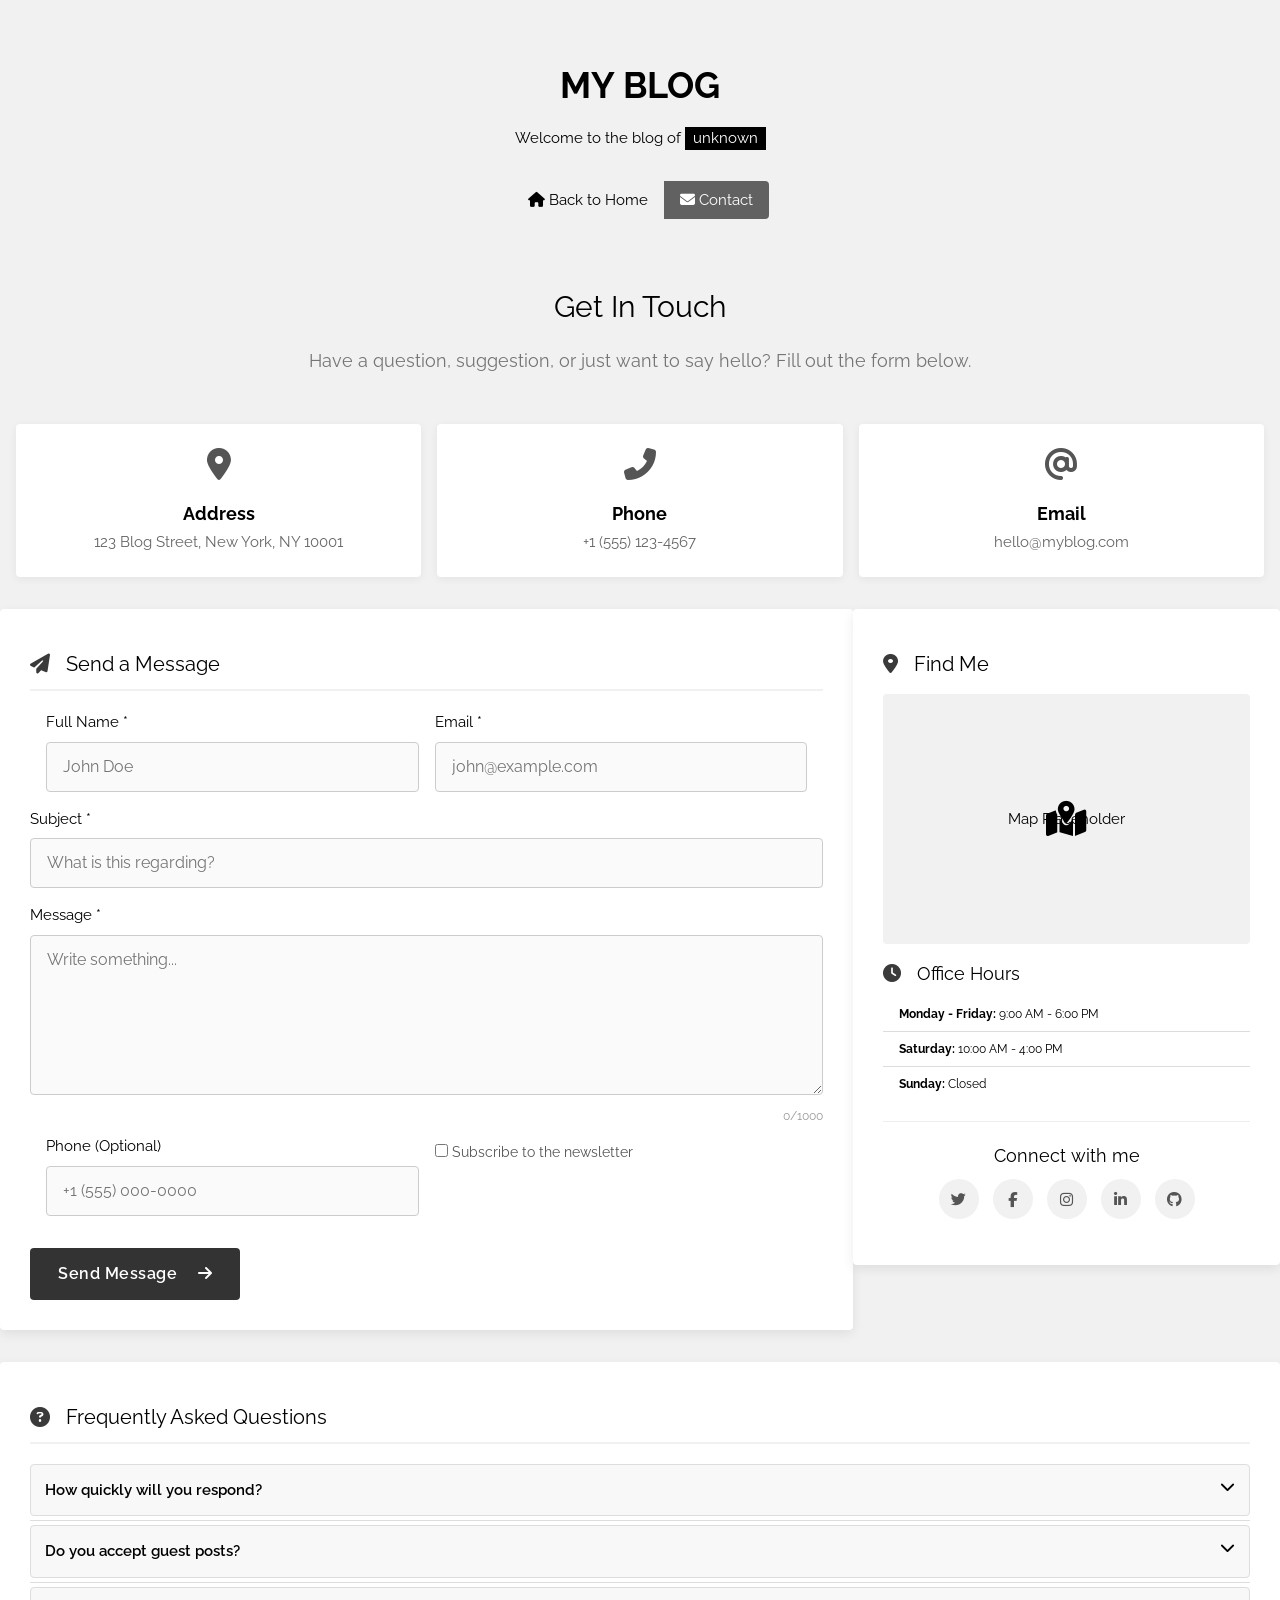
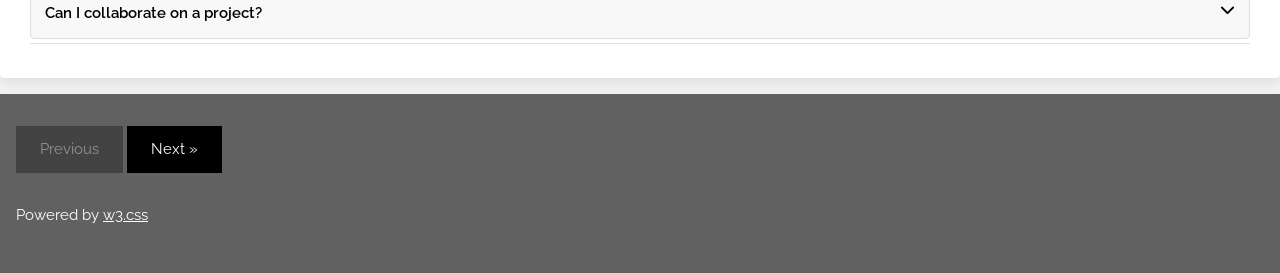
==== contact.html @ 9fe129dc "added contact page" ====
<!DOCTYPE html>
<html>
<head>
<title>Contact Us - MY BLOG</title>
<meta charset="UTF-8">
<meta name="viewport" content="width=device-width, initial-scale=1">
<link rel="stylesheet" href="https://www.w3schools.com/w3css/4/w3.css">
<link rel="stylesheet" href="https://fonts.googleapis.com/css?family=Raleway">
<link rel="stylesheet" href="https://cdnjs.cloudflare.com/ajax/libs/font-awesome/6.5.0/css/all.min.css">
<style>
  body,h1,h2,h3,h4,h5,h6 {font-family: "Raleway", sans-serif}
  body { background-color: #f1f1f1; }
  .w3-content { max-width: 1400px; }
  
  /* Form Styles */
  .contact-card {
    background: #fff;
    padding: 30px;
    border-radius: 4px;
    box-shadow: 0 4px 12px rgba(0,0,0,0.08);
    transition: transform 0.3s ease, box-shadow 0.3s ease;
  }
  .contact-card:hover {
    box-shadow: 0 6px 16px rgba(0,0,0,0.12);
  }
  .form-input, .form-textarea {
    width: 100%;
    padding: 12px 16px;
    margin: 8px 0 16px 0;
    display: inline-block;
    border: 1px solid #ccc;
    border-radius: 4px;
    box-sizing: border-box;
    font-size: 16px;
    font-family: "Raleway", sans-serif;
    transition: border 0.3s;
    background-color: #fafafa;
  }
  .form-input:focus, .form-textarea:focus {
    outline: none;
    border-color: #555;
    background-color: #fff;
  }
  .form-input.error, .form-textarea.error {
    border-color: #c62828;
    background-color: #ffebee;
  }
  .form-input.success, .form-textarea.success {
    border-color: #4caf50;
    background-color: #e8f5e9;
  }
  .error-msg {
    color: #c62828;
    font-size: 13px;
    margin-top: -10px;
    margin-bottom: 10px;
    display: none;
    padding-left: 4px;
  }
  .error-msg.visible { display: block; }
  
  .char-count {
    text-align: right;
    font-size: 12px;
    color: #999;
    margin-top: -10px;
    margin-bottom: 10px;
  }
  
  .submit-btn {
    background-color: #333 !important;
    color: white !important;
    padding: 14px 28px;
    border: none;
    border-radius: 4px;
    cursor: pointer;
    font-size: 16px;
    font-family: "Raleway", sans-serif;
    font-weight: 600;
    letter-spacing: 0.5px;
    transition: all 0.3s;
  }
  .submit-btn:hover {
    background-color: #555 !important;
    transform: translateY(-2px);
    box-shadow: 0 4px 8px rgba(0,0,0,0.2);
  }
  .submit-btn:active {
    transform: translateY(0);
  }
  .submit-btn:disabled {
    background-color: #999 !important;
    cursor: not-allowed;
    transform: none;
    box-shadow: none;
  }

  /* Info Cards */
  .info-card {
    background: #fff;
    padding: 24px;
    text-align: center;
    border-radius: 4px;
    box-shadow: 0 2px 8px rgba(0,0,0,0.06);
    height: 100%;
    transition: all 0.3s ease;
  }
  .info-card:hover {
    transform: translateY(-5px);
    box-shadow: 0 8px 20px rgba(0,0,0,0.1);
  }
  .info-card i {
    font-size: 32px;
    color: #555;
    margin-bottom: 12px;
  }
  .info-card h5 {
    margin: 8px 0 4px;
    font-weight: 700;
  }
  .info-card p {
    color: #666;
    margin: 0;
  }

  /* Map */
  .map-box {
    background: #e0e0e0;
    border-radius: 4px;
    height: 250px;
    display: flex;
    align-items: center;
    justify-content: center;
    color: #777;
    margin-top: 15px;
    position: relative;
    overflow: hidden;
  }
  .map-box::after {
    content: "Map Placeholder";
    position: absolute;
  }

  /* Accordion */
  .accordion-btn {
    background-color: #f8f8f8;
    cursor: pointer;
    padding: 14px;
    width: 100%;
    border: 1px solid #ddd;
    text-align: left;
    outline: none;
    font-size: 15px;
    font-weight: 600;
    font-family: "Raleway", sans-serif;
    transition: background-color 0.3s;
    margin-bottom: 4px;
    border-radius: 4px;
  }
  .accordion-btn:hover { background-color: #eee; }
  .accordion-btn.active { background-color: #f1f1f1; border-bottom-left-radius: 0; border-bottom-right-radius: 0; }
  .accordion-content {
    padding: 0 14px;
    background-color: white;
    max-height: 0;
    overflow: hidden;
    transition: max-height 0.3s ease-out, padding 0.3s ease;
    border: 1px solid #ddd;
    border-top: none;
    margin-bottom: 4px;
    border-radius: 0 0 4px 4px;
  }

  /* Toast */
  #toast {
    visibility: hidden;
    min-width: 280px;
    background-color: #4caf50;
    color: #fff;
    text-align: center;
    border-radius: 4px;
    padding: 16px;
    position: fixed;
    z-index: 1000;
    left: 50%;
    transform: translateX(-50%) translateY(30px);
    bottom: 30px;
    font-size: 15px;
    box-shadow: 0 4px 12px rgba(0,0,0,0.2);
    opacity: 0;
    transition: opacity 0.4s, transform 0.4s;
  }
  #toast.show {
    visibility: visible;
    opacity: 1;
    transform: translateX(-50%) translateY(0);
  }
  #toast.error { background-color: #c62828; }

  /* Social */
  .social-link {
    width: 40px;
    height: 40px;
    border-radius: 50%;
    background: #f1f1f1;
    color: #555;
    display: inline-flex;
    align-items: center;
    justify-content: center;
    margin: 0 5px;
    transition: all 0.3s;
    text-decoration: none;
  }
  .social-link:hover {
    background: #333;
    color: #fff;
    transform: scale(1.1);
  }
</style>
</head>
<body>

<div class="w3-content" style="max-width:1400px">

<!-- Header -->
<header class="w3-container w3-center w3-padding-48"> 
  <h1><b>MY BLOG</b></h1>
  <p>Welcome to the blog of <span class="w3-tag">unknown</span></p>
  <!-- Breadcrumb / Nav -->
  <nav class="w3-bar w3-margin-top" style="max-width:400px; margin-left:auto; margin-right:auto">
    <a href="index.html" class="w3-bar-item w3-btn w3-light-grey" style="border-radius:4px 0 0 4px"><i class="fas fa-home"></i> Back to Home</a>
    <span class="w3-bar-item w3-dark-grey w3-button w3-text-white" style="cursor:default; border-radius:0 4px 4px 0"><i class="fas fa-envelope"></i> Contact</span>
  </nav>
</header>

<!-- Main Grid -->
<div class="w3-row w3-margin-bottom">
  <div class="w3-col l12 w3-center w3-margin-bottom">
    <h2>Get In Touch</h2>
    <p class="w3-large w3-text-grey">Have a question, suggestion, or just want to say hello? Fill out the form below.</p>
  </div>
</div>

<!-- Contact Info Row -->
<div class="w3-row-padding w3-margin-bottom">
  <div class="w3-third w3-margin-bottom">
    <div class="info-card">
      <i class="fas fa-map-marker-alt"></i>
      <h5>Address</h5>
      <p>123 Blog Street, New York, NY 10001</p>
    </div>
  </div>
  <div class="w3-third w3-margin-bottom">
    <div class="info-card">
      <i class="fas fa-phone-alt"></i>
      <h5>Phone</h5>
      <p>+1 (555) 123-4567</p>
    </div>
  </div>
  <div class="w3-third w3-margin-bottom">
    <div class="info-card">
      <i class="fas fa-at"></i>
      <h5>Email</h5>
      <p>hello@myblog.com</p>
    </div>
  </div>
</div>

<div class="w3-row w3-margin-bottom">
  <!-- Contact Form Column -->
  <div class="w3-col l8 s12 w3-margin-bottom">
    <div class="contact-card">
      <h4 style="border-bottom: 2px solid #f1f1f1; padding-bottom: 10px; margin-bottom: 20px;">
        <i class="fas fa-paper-plane w3-text-dark-grey w3-margin-right"></i>Send a Message
      </h4>
      <form id="contactForm" onsubmit="return handleSubmit(event)">
        <div class="w3-row-padding">
          <div class="w3-half">
            <label for="fname">Full Name *</label>
            <input class="form-input" id="fname" type="text" placeholder="John Doe" oninput="validate('fname')">
            <div class="error-msg" id="fname-err">Please enter your full name.</div>
          </div>
          <div class="w3-half">
            <label for="cemail">Email *</label>
            <input class="form-input" id="cemail" type="text" placeholder="john@example.com" oninput="validate('cemail')">
            <div class="error-msg" id="cemail-err">Please enter a valid email address.</div>
          </div>
        </div>

        <label for="subject">Subject *</label>
        <input class="form-input" id="subject" type="text" placeholder="What is this regarding?" oninput="validate('subject')">
        <div class="error-msg" id="subject-err">Subject line cannot be empty.</div>

        <label for="message">Message *</label>
        <textarea class="form-textarea" id="message" placeholder="Write something..." style="height:160px" oninput="validate('message'); updateCount()"></textarea>
        <div class="error-msg" id="message-err">Message must be at least 10 characters long.</div>
        <div class="char-count"><span id="count">0</span>/1000</div>

        <div class="w3-row-padding">
          <div class="w3-half">
            <label for="phone">Phone (Optional)</label>
            <input class="form-input" id="phone" type="text" placeholder="+1 (555) 000-0000">
          </div>
          <div class="w3-half w3-container">
            <label class="w3-check" style="margin-top:20px">
              <input type="checkbox" id="newsletter">
              <span style="font-size:14px; color:#555">Subscribe to the newsletter</span>
            </label>
          </div>
        </div>

        <div class="w3-margin-top">
          <button type="submit" class="submit-btn" id="submitBtn">
            Send Message <i class="fas fa-arrow-right w3-margin-left"></i>
          </button>
        </div>
      </form>
    </div>
  </div>

  <!-- Map & Details Column -->
  <div class="w3-col l4 s12 w3-margin-bottom">
    <div class="contact-card" style="height:100%">
      <h4><i class="fas fa-location-dot w3-text-dark-grey w3-margin-right"></i>Find Me</h4>
      <div class="map-box w3-light-grey">
        <i class="fas fa-map-marked-alt w3-xxlarge"></i>
      </div>
      
      <div class="w3-margin-top">
        <h5><i class="fas fa-clock w3-text-dark-grey w3-margin-right"></i>Office Hours</h5>
        <ul class="w3-ul w3-small" style="border:none">
          <li><b>Monday - Friday:</b> 9:00 AM - 6:00 PM</li>
          <li><b>Saturday:</b> 10:00 AM - 4:00 PM</li>
          <li><b>Sunday:</b> Closed</li>
        </ul>
      </div>

      <hr>
      
      <div class="w3-center w3-margin-bottom">
        <h5>Connect with me</h5>
        <a href="#" class="social-link"><i class="fab fa-twitter"></i></a>
        <a href="#" class="social-link"><i class="fab fa-facebook-f"></i></a>
        <a href="#" class="social-link"><i class="fab fa-instagram"></i></a>
        <a href="#" class="social-link"><i class="fab fa-linkedin-in"></i></a>
        <a href="#" class="social-link"><i class="fab fa-github"></i></a>
      </div>
    </div>
  </div>
</div>

<!-- FAQ Section -->
<div class="w3-row w3-margin-bottom">
  <div class="w3-col l12">
    <div class="contact-card">
      <h4 style="border-bottom: 2px solid #f1f1f1; padding-bottom: 10px; margin-bottom: 20px;">
        <i class="fas fa-question-circle w3-text-dark-grey w3-margin-right"></i>Frequently Asked Questions
      </h4>
      
      <button class="accordion-btn">How quickly will you respond? <i class="fas fa-chevron-down w3-right"></i></button>
      <div class="accordion-content">
        <p>I usually respond within 24 to 48 hours on business days.</p>
      </div>

      <button class="accordion-btn">Do you accept guest posts? <i class="fas fa-chevron-down w3-right"></i></button>
      <div class="accordion-content">
        <p>Yes! Please send me a topic outline or draft via the form above, and we can discuss it.</p>
      </div>

      <button class="accordion-btn">Can I collaborate on a project? <i class="fas fa-chevron-down w3-right"></i></button>
      <div class="accordion-content">
        <p>Absolutely. I'm always open to interesting ideas. Let me know what you have in mind!</p>
      </div>
    </div>
  </div>
</div>

<!-- Footer -->
<footer class="w3-container w3-dark-grey w3-padding-32 w3-margin-top">
  <button class="w3-button w3-black w3-disabled w3-padding-large w3-margin-bottom">Previous</button>
  <button class="w3-button w3-black w3-padding-large w3-margin-bottom">Next »</button>
  <p>Powered by <a href="https://www.w3schools.com/w3css/default.asp" target="_blank" class="w3-hover-text-green">w3.css</a></p>
</footer>

</div>

<!-- Toast Notification -->
<div id="toast"></div>

<script>
// Form Validation
function validate(id) {
  var el = document.getElementById(id);
  var err = document.getElementById(id + '-err');
  var val = el.value.trim();
  var isValid = true;

  // Reset state
  el.classList.remove('error', 'success');
  err.classList.remove('visible');

  if (id === 'fname') {
    if (val.length < 2) isValid = false;
  } else if (id === 'cemail') {
    var re = /^[^\s@]+@[^\s@]+\.[^\s@]+$/;
    if (!re.test(val)) isValid = false;
  } else if (id === 'subject') {
    if (val.length < 1) isValid = false;
  } else if (id === 'message') {
    if (val.length < 10) isValid = false;
  }

  if (!isValid && val.length > 0) {
    el.classList.add('error');
    err.classList.add('visible');
  } else if (val.length > 0) {
    el.classList.add('success');
  }
  
  return isValid;
}

function updateCount() {
  var msg = document.getElementById('message');
  document.getElementById('count').textContent = msg.value.length;
}

// Submit Handler
function handleSubmit(e) {
  e.preventDefault();
  
  var fields = ['fname', 'cemail', 'subject', 'message'];
  var allGood = true;

  for (var i = 0; i < fields.length; i++) {
    var field = fields[i];
    if (!validate(field)) {
      // If field is empty, show error immediately
      var el = document.getElementById(field);
      if (el.value.trim() === '') {
        el.classList.add('error');
        document.getElementById(field + '-err').classList.add('visible');
        allGood = false;
      } else {
        allGood = false;
      }
    }
  }

  if (!allGood) {
    showToast('Please fix the errors highlighted below.', true);
    return false;
  }

  // Simulate sending
  var btn = document.getElementById('submitBtn');
  var originalText = btn.innerHTML;
  btn.disabled = true;
  btn.innerHTML = '<i class="fas fa-spinner fa-spin"></i> Sending...';

  setTimeout(function() {
    btn.disabled = false;
    btn.innerHTML = originalText;
    document.getElementById('contactForm').reset();
    document.getElementById('count').textContent = '0';
    
    // Reset styles
    fields.forEach(function(f) {
      var el = document.getElementById(f);
      el.classList.remove('success', 'error');
      document.getElementById(f + '-err').classList.remove('visible');
    });

    showToast('Message sent successfully! I will get back to you soon.');
  }, 1500);

  return false;
}

// Toast Notification
function showToast(message, isError) {
  var toast = document.getElementById('toast');
  toast.textContent = message;
  if (isError) {
    toast.className = 'show error';
  } else {
    toast.className = 'show';
  }
  setTimeout(function() { 
    toast.className = toast.className.replace('show', ''); 
  }, 3000);
}

// Accordion Logic
var acc = document.getElementsByClassName('accordion-btn');
for (var i = 0; i < acc.length; i++) {
  acc[i].addEventListener("click", function() {
    this.classList.toggle("active");
    var panel = this.nextElementSibling;
    var icon = this.querySelector('i');
    if (panel.style.maxHeight) {
      panel.style.maxHeight = null;
      panel.style.padding = "0 14px";
      if(icon) { icon.className = 'fas fa-chevron-down w3-right'; }
    } else {
      panel.style.maxHeight = panel.scrollHeight + "px";
      panel.style.padding = "14px";
      if(icon) { icon.className = 'fas fa-chevron-up w3-right'; }
    } 
  });
}
</script>

</body>
</html>
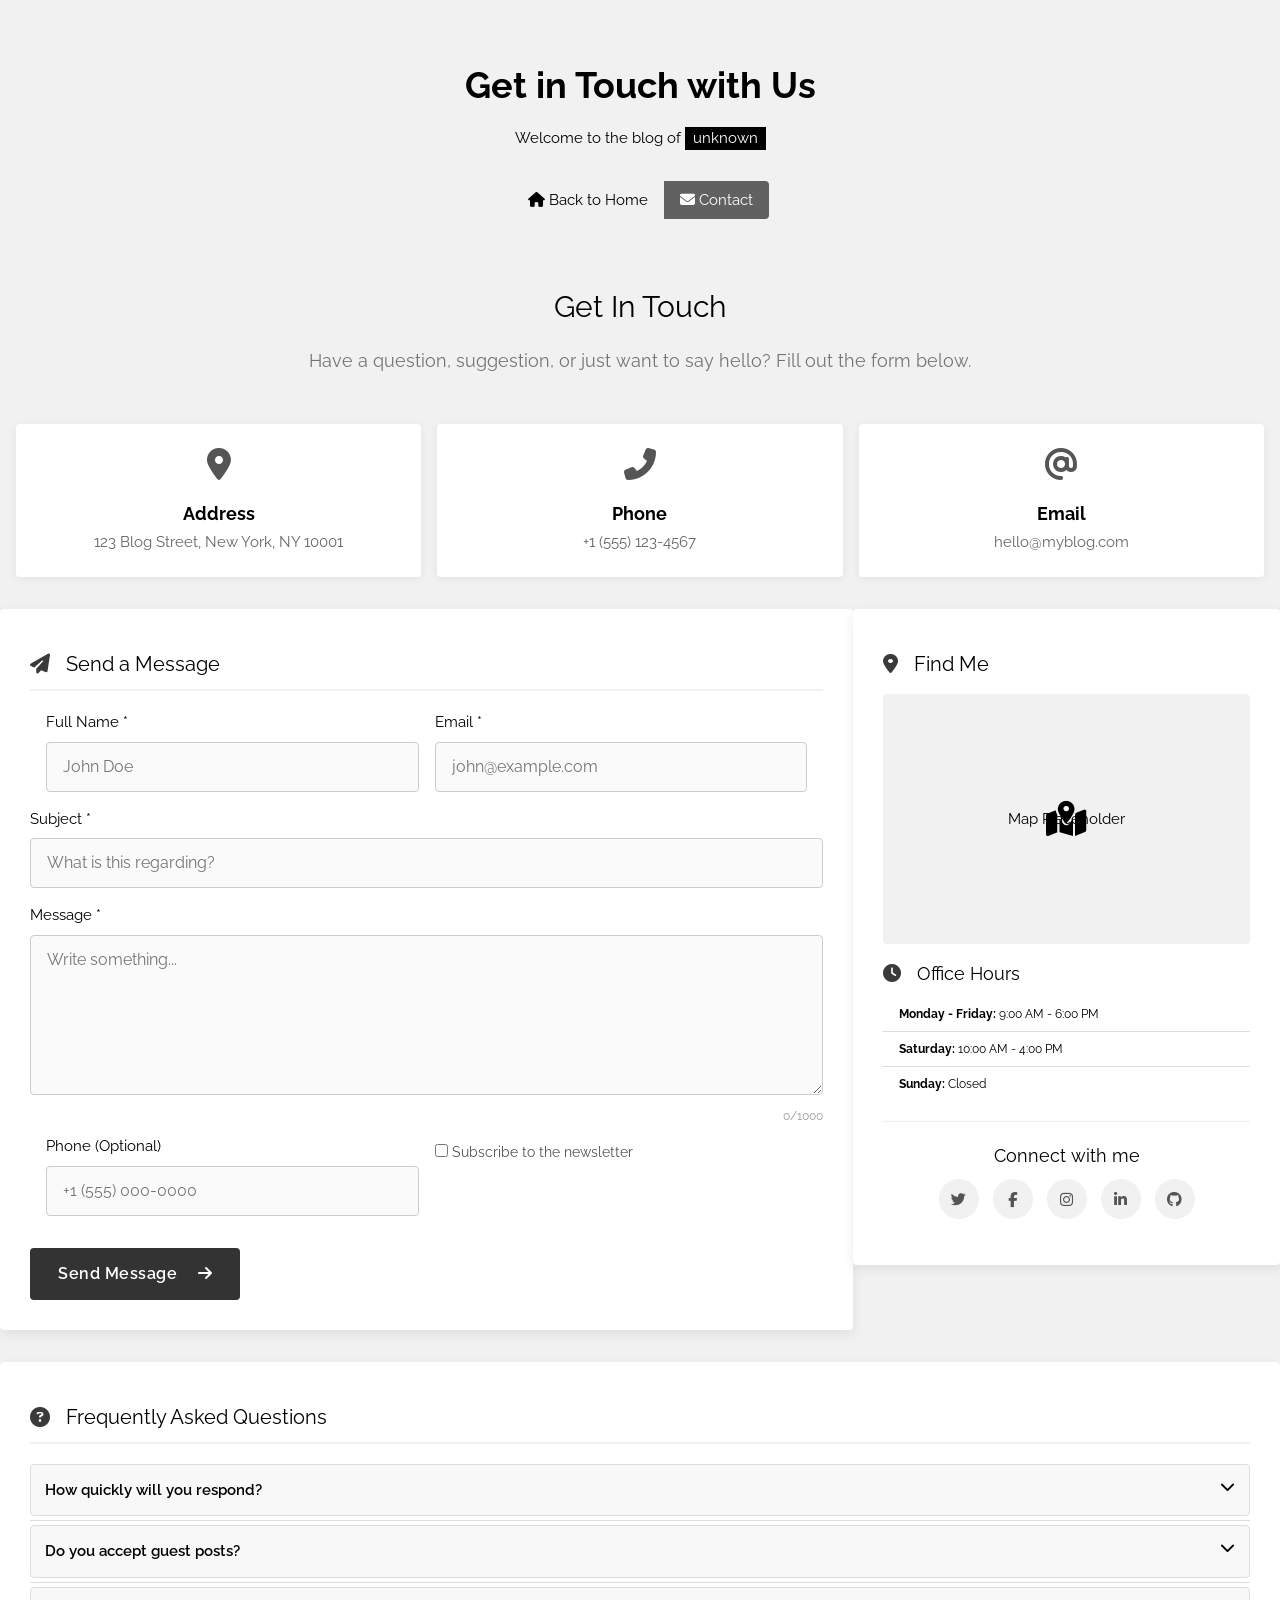
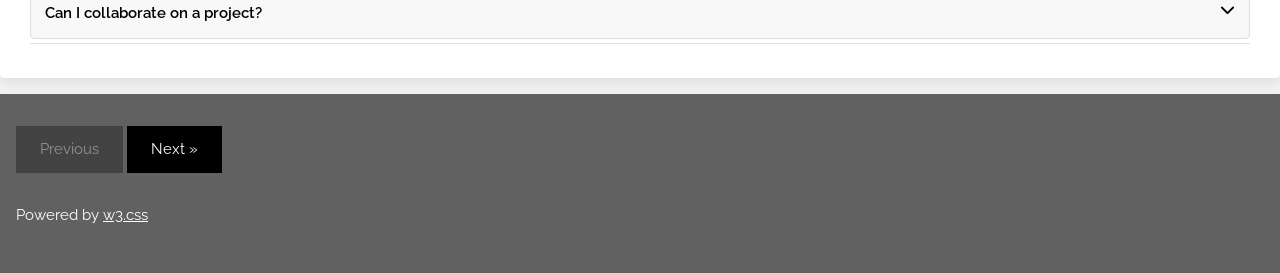
==== commit c5871e09: "Update title and header text in contact.html" ====
--- a/contact.html
+++ b/contact.html
@@ -1,7 +1,7 @@
 <!DOCTYPE html>
 <html>
 <head>
-<title>Contact Us - MY BLOG</title>
+<title>Contact Us</title>
 <meta charset="UTF-8">
 <meta name="viewport" content="width=device-width, initial-scale=1">
 <link rel="stylesheet" href="https://www.w3schools.com/w3css/4/w3.css">
@@ -224,7 +224,7 @@
 
 <!-- Header -->
 <header class="w3-container w3-center w3-padding-48"> 
-  <h1><b>MY BLOG</b></h1>
+  <h1><b>Get in Touch with Us</b></h1>
   <p>Welcome to the blog of <span class="w3-tag">unknown</span></p>
   <!-- Breadcrumb / Nav -->
   <nav class="w3-bar w3-margin-top" style="max-width:400px; margin-left:auto; margin-right:auto">
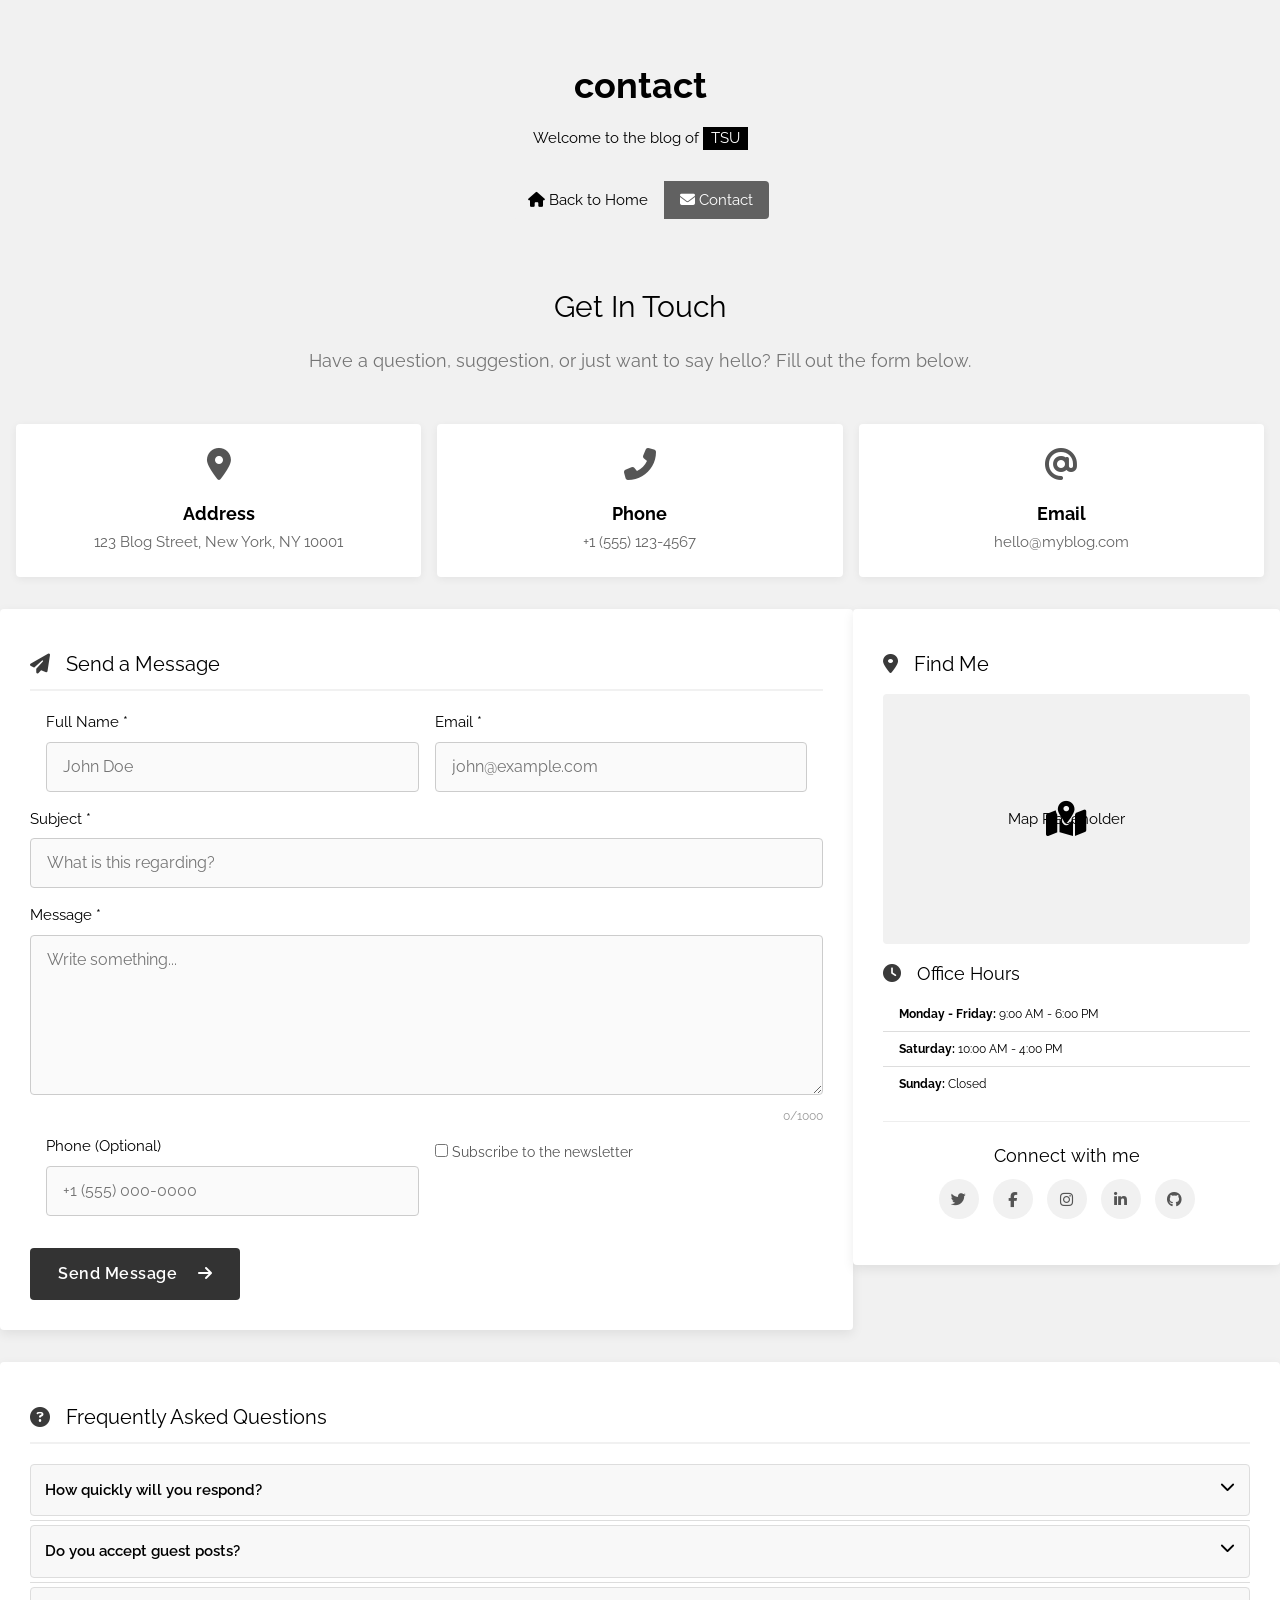
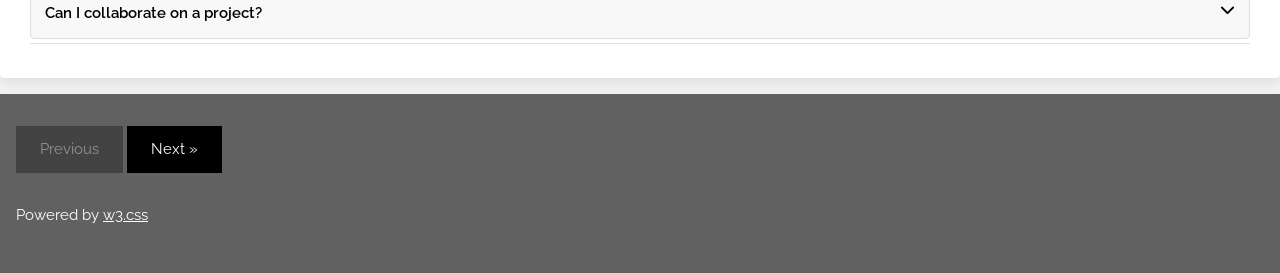
==== commit 292e4c95: "Update contact.html" ====
--- a/contact.html
+++ b/contact.html
@@ -1,7 +1,7 @@
 <!DOCTYPE html>
 <html>
 <head>
-<title>Contact Us</title>
+<title>TSU - Fontend developers area</title>
 <meta charset="UTF-8">
 <meta name="viewport" content="width=device-width, initial-scale=1">
 <link rel="stylesheet" href="https://www.w3schools.com/w3css/4/w3.css">
@@ -224,8 +224,8 @@
 
 <!-- Header -->
 <header class="w3-container w3-center w3-padding-48"> 
-  <h1><b>Get in Touch with Us</b></h1>
-  <p>Welcome to the blog of <span class="w3-tag">unknown</span></p>
+  <h1><b>contact</b></h1>
+  <p>Welcome to the blog of <span class="w3-tag">TSU</span></p>
   <!-- Breadcrumb / Nav -->
   <nav class="w3-bar w3-margin-top" style="max-width:400px; margin-left:auto; margin-right:auto">
     <a href="index.html" class="w3-bar-item w3-btn w3-light-grey" style="border-radius:4px 0 0 4px"><i class="fas fa-home"></i> Back to Home</a>
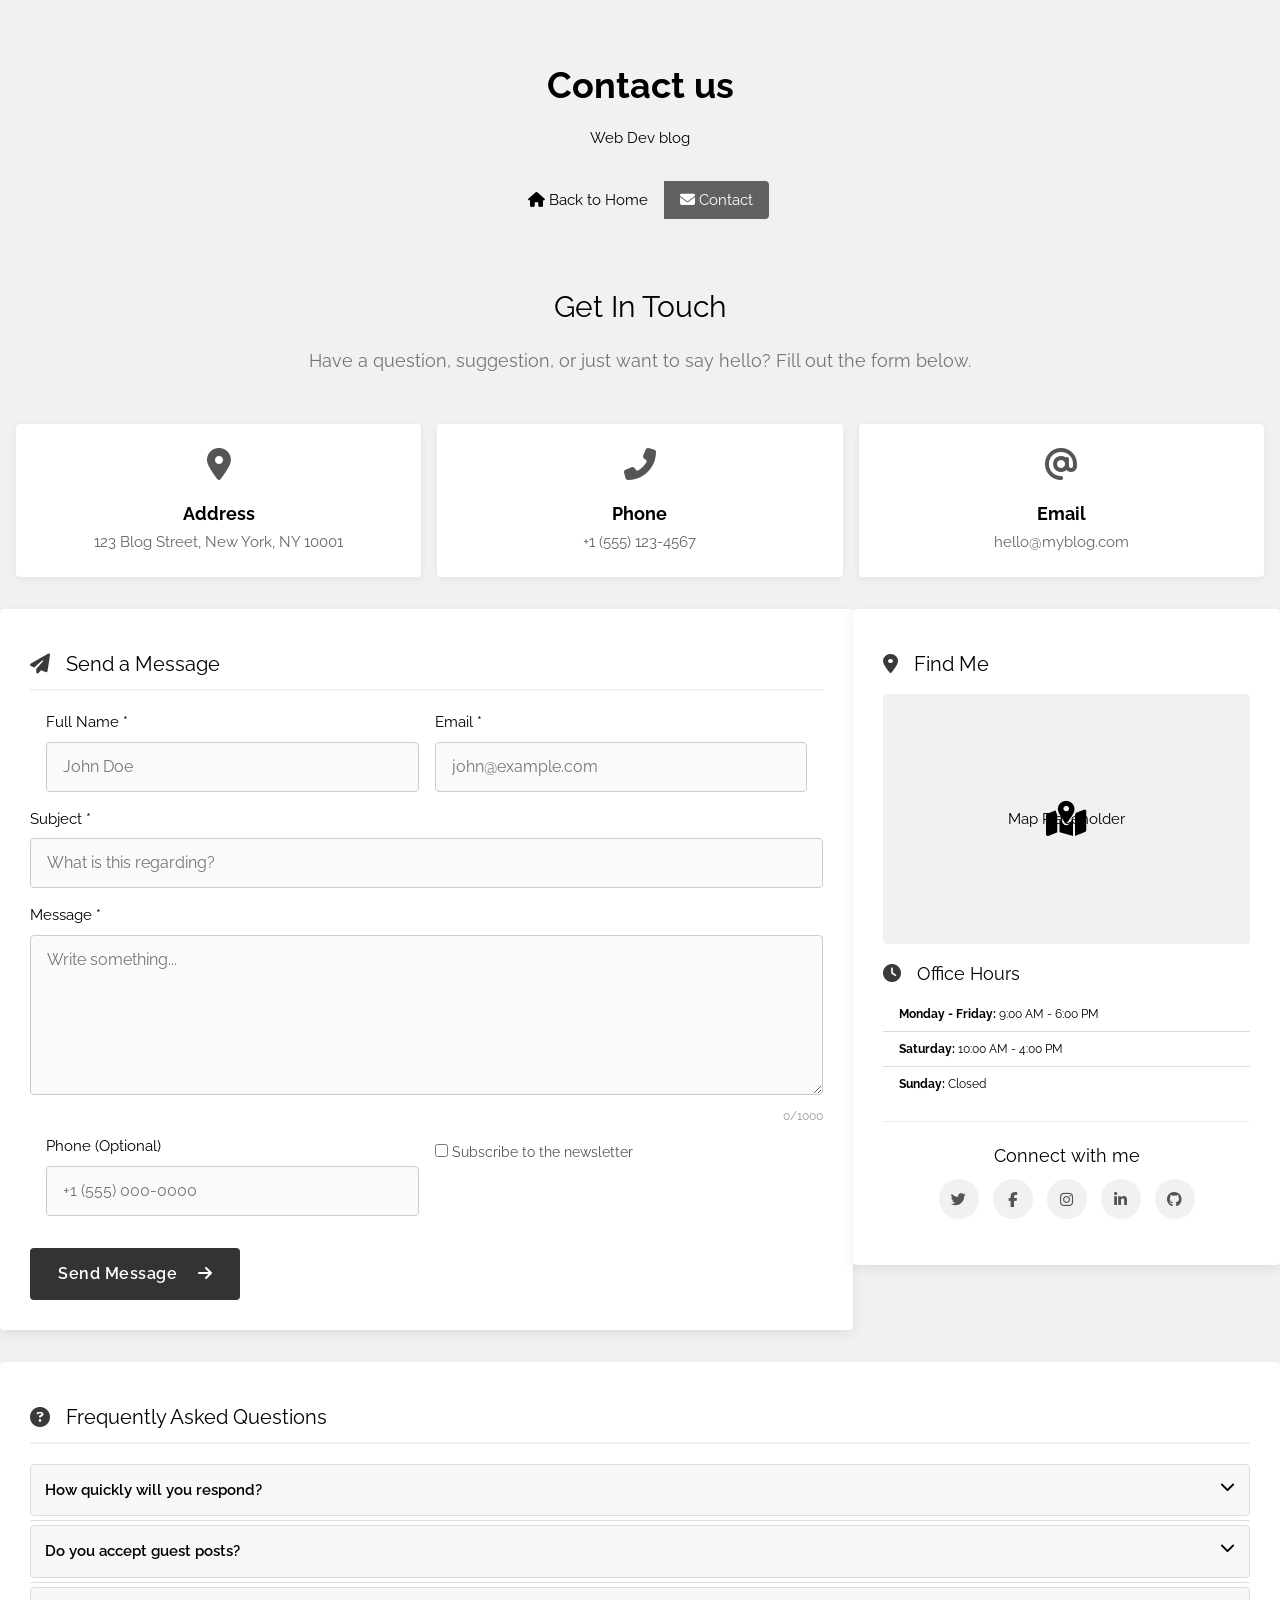
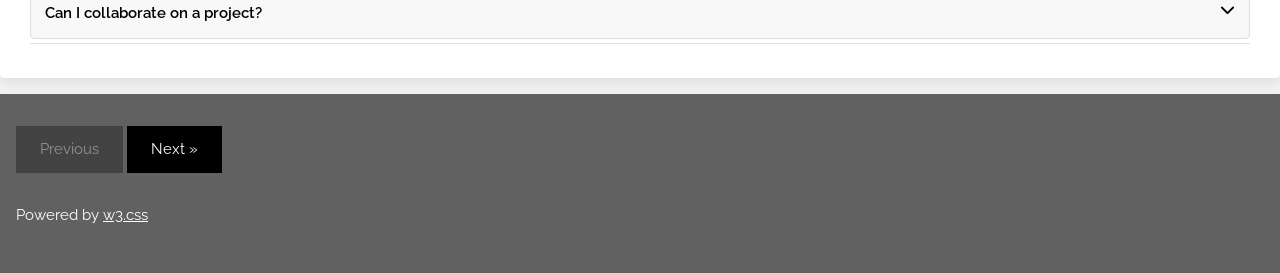
==== commit e6d10125: "Update contact.html" ====
--- a/contact.html
+++ b/contact.html
@@ -224,8 +224,8 @@
 
 <!-- Header -->
 <header class="w3-container w3-center w3-padding-48"> 
-  <h1><b>contact</b></h1>
-  <p>Welcome to the blog of <span class="w3-tag">TSU</span></p>
+  <h1><b>Contact us</b></h1>
+  <p>Web Dev blog</p>
   <!-- Breadcrumb / Nav -->
   <nav class="w3-bar w3-margin-top" style="max-width:400px; margin-left:auto; margin-right:auto">
     <a href="index.html" class="w3-bar-item w3-btn w3-light-grey" style="border-radius:4px 0 0 4px"><i class="fas fa-home"></i> Back to Home</a>
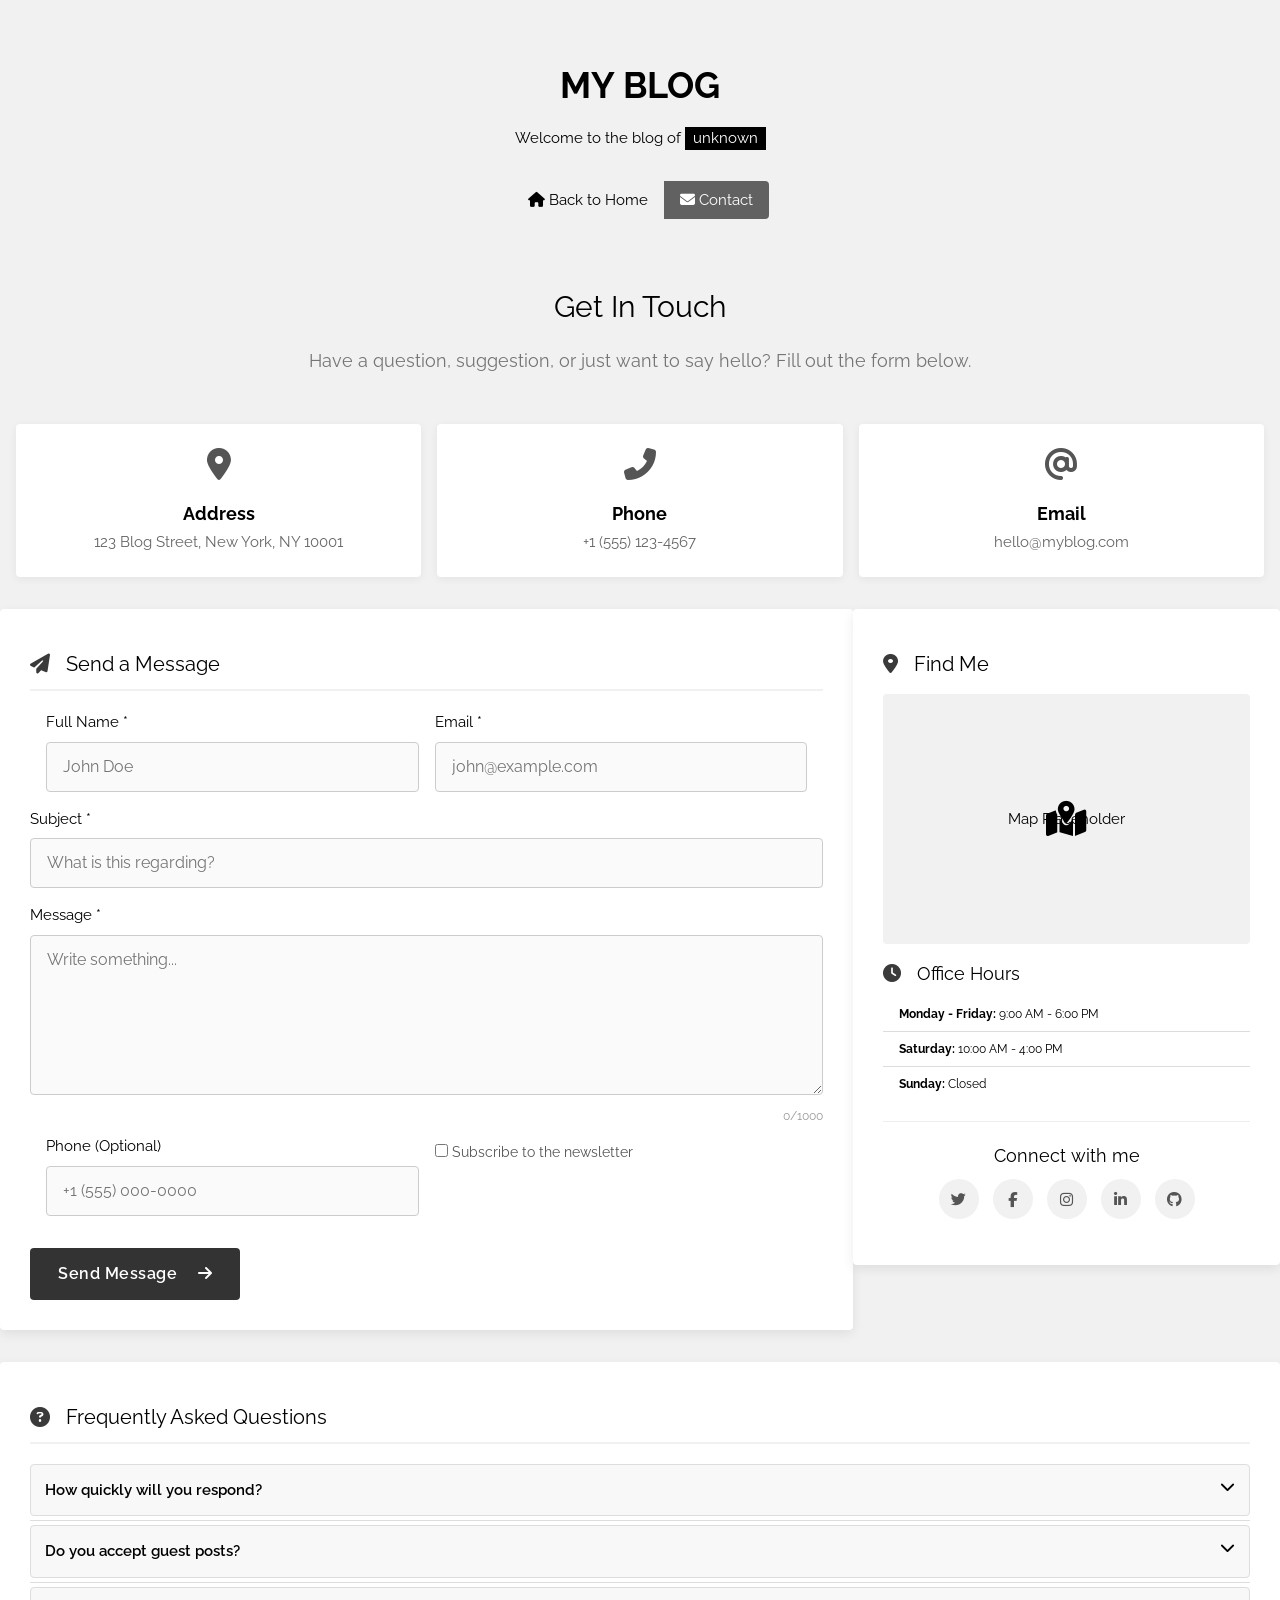
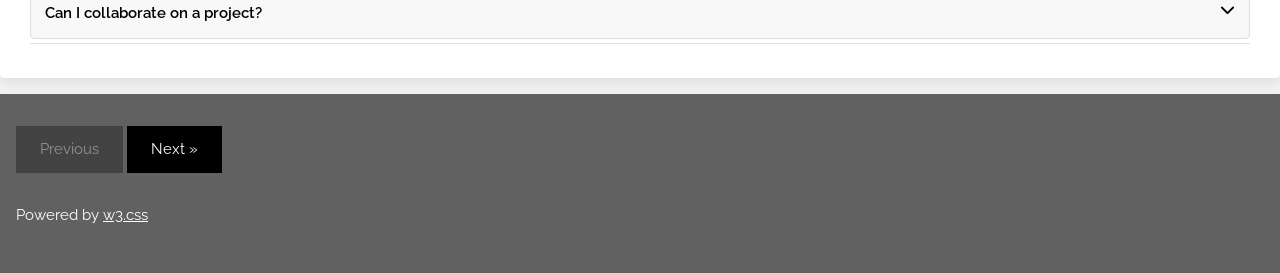
==== commit 88e60613: "Update title in contact.html" ====
--- a/contact.html
+++ b/contact.html
@@ -1,7 +1,7 @@
 <!DOCTYPE html>
 <html>
 <head>
-<title>TSU - Fontend developers area</title>
+<title>Contact Us</title>
 <meta charset="UTF-8">
 <meta name="viewport" content="width=device-width, initial-scale=1">
 <link rel="stylesheet" href="https://www.w3schools.com/w3css/4/w3.css">
@@ -224,8 +224,8 @@
 
 <!-- Header -->
 <header class="w3-container w3-center w3-padding-48"> 
-  <h1><b>Contact us</b></h1>
-  <p>Web Dev blog</p>
+  <h1><b>MY BLOG</b></h1>
+  <p>Welcome to the blog of <span class="w3-tag">unknown</span></p>
   <!-- Breadcrumb / Nav -->
   <nav class="w3-bar w3-margin-top" style="max-width:400px; margin-left:auto; margin-right:auto">
     <a href="index.html" class="w3-bar-item w3-btn w3-light-grey" style="border-radius:4px 0 0 4px"><i class="fas fa-home"></i> Back to Home</a>
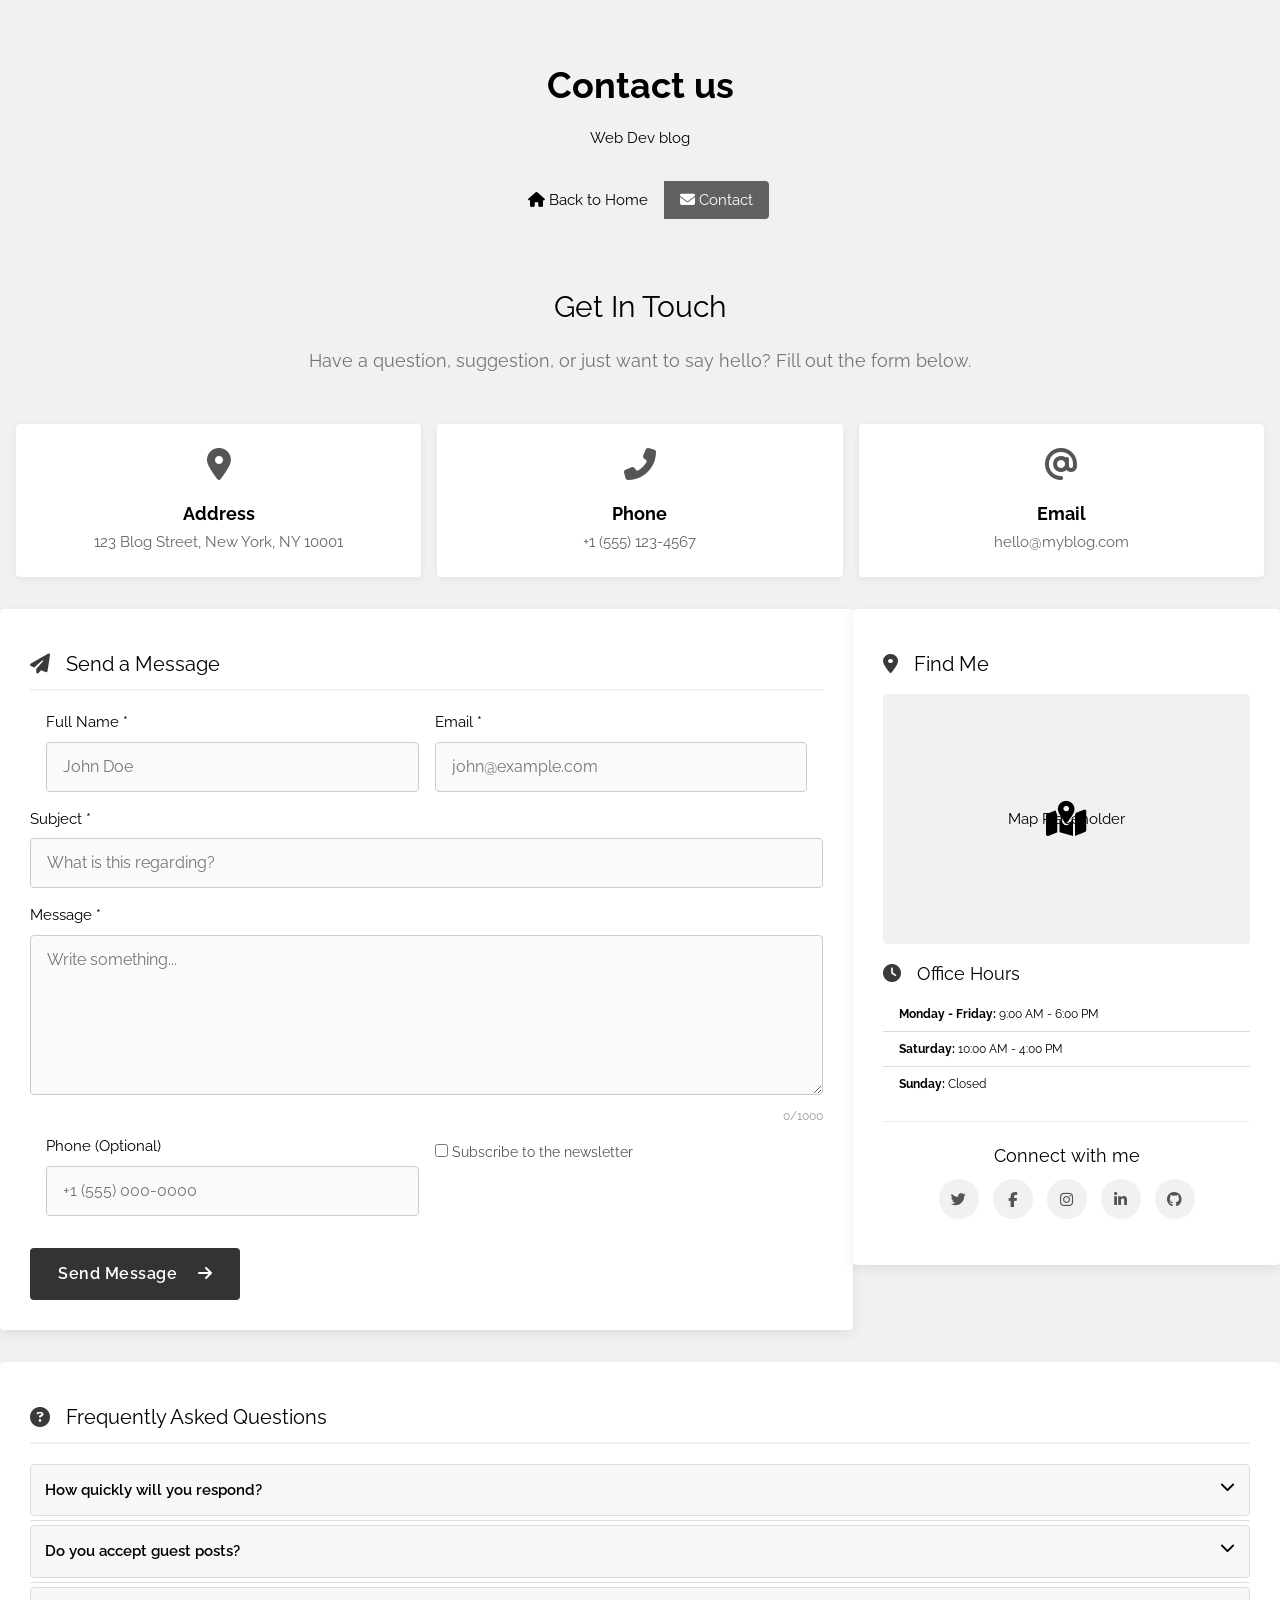
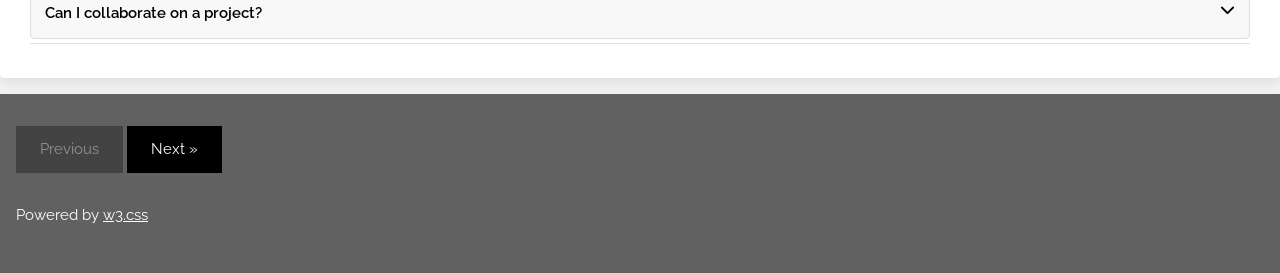
==== commit bf75df71: "Update title in contact.html to 'TSU - Contact us'" ====
--- a/contact.html
+++ b/contact.html
@@ -1,7 +1,7 @@
 <!DOCTYPE html>
 <html>
 <head>
-<title>Contact Us</title>
+<title>TSU - Contact us</title>
 <meta charset="UTF-8">
 <meta name="viewport" content="width=device-width, initial-scale=1">
 <link rel="stylesheet" href="https://www.w3schools.com/w3css/4/w3.css">
@@ -224,8 +224,8 @@
 
 <!-- Header -->
 <header class="w3-container w3-center w3-padding-48"> 
-  <h1><b>MY BLOG</b></h1>
-  <p>Welcome to the blog of <span class="w3-tag">unknown</span></p>
+  <h1><b>Contact us</b></h1>
+  <p>Web Dev blog</p>
   <!-- Breadcrumb / Nav -->
   <nav class="w3-bar w3-margin-top" style="max-width:400px; margin-left:auto; margin-right:auto">
     <a href="index.html" class="w3-bar-item w3-btn w3-light-grey" style="border-radius:4px 0 0 4px"><i class="fas fa-home"></i> Back to Home</a>
